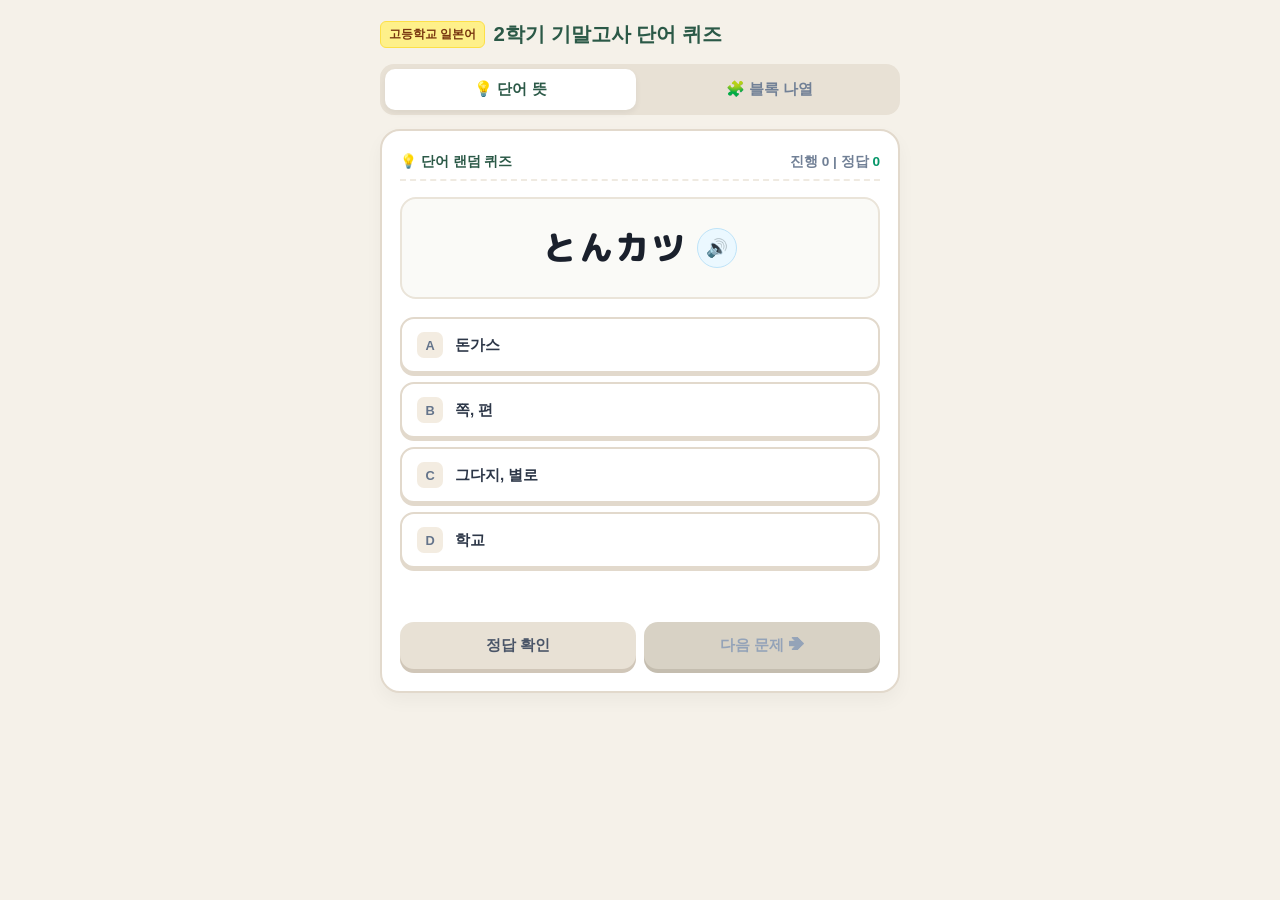
==== m3x8d2.html @ f1d29775 "Create 3 independent obfuscated URLs for each quiz tier" ====
<!DOCTYPE html>
<html lang="ko">
<head>
  <meta charset="UTF-8">
  <meta name="viewport" content="width=device-width, initial-scale=1.0">
  <title>일본어 단어T</title>
  
  <!-- 웹 폰트 -->
  <link rel="preconnect" href="https://fonts.googleapis.com">
  <link rel="preconnect" href="https://fonts.gstatic.com" crossorigin>
  <link href="https://fonts.googleapis.com/css2?family=Nanum+Square+Round:wght@600;700;800&family=M+PLUS+Rounded+1c:wght@700;800&display=swap" rel="stylesheet">
  
  <!-- 스타일시트 -->
  <link rel="stylesheet" href="css/base.css">
  <link rel="stylesheet" href="css/lock.css">
  <link rel="stylesheet" href="css/quiz.css">
</head>
<body>

<div class="container">

  <!-- 메인 퀴즈 화면 -->
  <div id="mainApp">
    <header>
      <div class="title-box">
        <span class="badge">고등학교 일본어</span>
        <h1>2학기 기말고사 단어 퀴즈</h1>
      </div>
    </header>

    <div class="tab-container">
      <button class="tab-btn active" id="btnTabWord" onclick="changeMode('word')">💡 단어 뜻</button>
      <button class="tab-btn" id="btnTabSent" onclick="changeMode('sentence')">🧩 블록 나열</button>
    </div>

    <!-- 1. 단어 맞히기 -->
    <div id="wordQuizArea" class="quiz-box">
      <div class="info-header">
        <span style="font-weight:800; color:var(--board-green);">💡 단어 랜덤 퀴즈</span>
        <span>진행 <b id="wordCount">0</b> | 정답 <b id="wordScore" style="color:#059669;">0</b></span>
      </div>

      <div class="hiragana-board">
        <div class="hiragana-word">
          <span id="targetHiragana">-</span>
          <button class="voice-btn" onclick="speakCurrentWord()" title="발음 듣기">🔊</button>
        </div>
      </div>

      <div class="options-list" id="optionsBox"></div>
      <div class="feedback-text" id="wordFeedback"></div>

      <div class="button-group">
        <button class="action-btn btn-check" id="btnCheckWord" onclick="checkWord()">정답 확인</button>
        <button class="action-btn btn-next" id="btnNextWord" onclick="nextWord()" disabled>다음 문제 ➔</button>
      </div>
    </div>

    <!-- 2. 문장 블록 나열 영역 -->
    <div id="sentQuizArea" style="display: none;">
      
      <!-- 문장 블록 전용 잠금 게이트 카드 -->
      <div id="sentLockBox" class="quiz-box">
        <div class="lock-card">
          <div class="lock-icon">🔒</div>
          <div class="lock-title">문장 블록 나열 퀴즈</div>
          <div class="lock-desc">이 기능은 비밀번호를 입력해야 입장할 수 있습니다.</div>
          <input type="password" id="sentPwInput" class="pw-input" placeholder="비밀번호 입력" onkeyup="if(window.event.keyCode==13){unlockSentenceQuiz();}">
          <br>
          <button class="lock-btn" onclick="unlockSentenceQuiz()">입장하기</button>
          <div class="lock-error" id="sentLockError"></div>
        </div>
      </div>

      <!-- 문장 퀴즈 실제 문제 풀이 본체 -->
      <div id="sentQuizContent" class="quiz-box" style="display: none;">
        <div class="info-header">
          <span style="color:var(--board-green); font-weight:800;">🧩 문장 랜덤 퀴즈</span>
          <span>진행 문제 <b id="sentCount">0</b></span>
        </div>

        <div class="korean-hint" id="targetKorean">한국어 뜻이 표시됩니다</div>

        <div class="section-label">만든 문장 (터치하면 아래로 돌아갑니다):</div>
        <div class="answer-tray" id="answerTray"></div>

        <div class="section-label">단어 블록을 순서대로 터치하세요:</div>
        <div class="block-shelf" id="blockShelf"></div>

        <div class="feedback-text" id="sentFeedback"></div>

        <div class="button-group">
          <button class="action-btn btn-check" onclick="resetSentenceBlocks()">다시 놓기</button>
          <button class="action-btn btn-check" id="btnCheckSent" onclick="checkSentence()">정답 확인</button>
          <button class="action-btn btn-next" id="btnNextSent" onclick="nextSentence()" disabled>다음 문제 ➔</button>
        </div>
      </div>

    </div>

  </div>

</div>

<!-- 자바스크립트 모듈 -->
<script src="js/data.js"></script>
<script src="js/app.js"></script>
<script src="js/word-quiz.js"></script>
<script src="js/sentence-quiz.js"></script>

</body>
</html>
---- css/base.css ----
:root {
  --bg: #F5F1E9;
  --card-bg: #FFFFFF;
  --board-green: #2B5947;
  --board-green-dark: #1E3D31;
  --orange: #FF7A45;
  --orange-deep: #D45B28;
  --mint: #10B981;
  --text: #2D3748;
  --text-sub: #718096;
  --border: #E2D9CC;
  --yellow-tag: #FEF08A;
  --block-shadow: #C4BAAA;
}

* {
  box-sizing: border-box;
  margin: 0;
  padding: 0;
  -webkit-tap-highlight-color: transparent;
}

body {
  background-color: var(--bg);
  color: var(--text);
  font-family: 'Nanum Square Round', -apple-system, sans-serif;
  padding: 20px 16px 50px;
  display: flex;
  justify-content: center;
  min-height: 100vh;
}

.container {
  width: 100%;
  max-width: 520px;
}

/* 헤더 영역 */
header {
  display: flex;
  justify-content: space-between;
  align-items: center;
  margin-bottom: 16px;
}

.title-box {
  display: flex;
  align-items: center;
  gap: 8px;
}

.badge {
  background: var(--yellow-tag);
  color: #78350F;
  font-weight: 800;
  font-size: 0.78rem;
  padding: 4px 8px;
  border-radius: 6px;
  border: 1px solid #FDE047;
}

h1 {
  font-size: 1.28rem;
  font-weight: 800;
  color: var(--board-green);
}

/* 탭 네비게이션 */
.tab-container {
  display: flex;
  gap: 8px;
  margin-bottom: 14px;
  background: #E8E1D5;
  padding: 5px;
  border-radius: 14px;
}

.tab-btn {
  flex: 1;
  padding: 10px 0;
  border: none;
  background: transparent;
  border-radius: 10px;
  font-size: 0.95rem;
  font-weight: 800;
  color: var(--text-sub);
  cursor: pointer;
  transition: all 0.15s;
}

.tab-btn.active {
  background: #FFFFFF;
  color: var(--board-green);
  box-shadow: 0 3px 6px rgba(0, 0, 0, 0.06);
}


/* 공통 하단 액션 버튼 그룹 */
.button-group {
  display: flex;
  gap: 8px;
  margin-top: 20px;
}

.action-btn {
  border: none;
  border-radius: 14px;
  padding: 13px 16px;
  font-size: 0.95rem;
  font-weight: 800;
  cursor: pointer;
  flex: 1;
  transition: transform 0.1s, box-shadow 0.1s;
}

.action-btn:active {
  transform: translateY(3px);
  box-shadow: none !important;
}

.btn-check {
  background: #E8E1D5;
  color: #4A5568;
  box-shadow: 0 4px 0 #D0C6B8;
}

.btn-next {
  background: var(--board-green);
  color: #FFFFFF;
  box-shadow: 0 4px 0 var(--board-green-dark);
}

.btn-next:disabled {
  background: #D8D2C5;
  color: #94A3B8;
  box-shadow: 0 4px 0 #C4BDAF;
  cursor: not-allowed;
  transform: none !important;
}

/* 피드백 메시지 */
.feedback-text {
  margin-top: 12px;
  text-align: center;
  font-size: 0.92rem;
  font-weight: 800;
  min-height: 22px;
  line-height: 1.4;
}
---- css/lock.css ----
/* 문장 블록 나열 전용 잠금 게이트 스타일 */
#sentLockBox {
  text-align: center;
}

#sentLockBox .lock-card {
  background: transparent;
  border: none;
  box-shadow: none;
  padding: 24px 12px;
  width: 100%;
}

.lock-icon {
  font-size: 3rem;
  margin-bottom: 12px;
}

.lock-title {
  font-size: 1.3rem;
  font-weight: 800;
  color: var(--board-green);
  margin-bottom: 8px;
}

.lock-desc {
  font-size: 0.9rem;
  color: var(--text-sub);
  margin-bottom: 24px;
  font-weight: 700;
}

.pw-input {
  width: 100%;
  max-width: 280px;
  padding: 14px 16px;
  border: 2px solid var(--border);
  border-radius: 14px;
  font-size: 1.15rem;
  text-align: center;
  letter-spacing: 2px;
  font-weight: 800;
  color: var(--text);
  outline: none;
  margin-bottom: 14px;
}

.pw-input:focus {
  border-color: var(--board-green);
  background: #FAF9F5;
}

.lock-btn {
  width: 100%;
  max-width: 280px;
  background: var(--board-green);
  color: #FFFFFF;
  border: none;
  box-shadow: 0 4px 0 var(--board-green-dark);
  border-radius: 14px;
  padding: 14px;
  font-size: 1rem;
  font-weight: 800;
  cursor: pointer;
  transition: transform 0.1s;
}

.lock-btn:active {
  transform: translateY(3px);
  box-shadow: none;
}

.lock-error {
  color: #EF4444;
  font-size: 0.85rem;
  font-weight: 800;
  margin-top: 10px;
  min-height: 20px;
}
---- css/quiz.css ----
/* 메인 퀴즈 앱 화면 */
#mainApp {
  display: block;
}

.quiz-box {
  background: var(--card-bg);
  border-radius: 20px;
  padding: 22px 18px;
  border: 2px solid var(--border);
  box-shadow: 0 8px 18px rgba(0, 0, 0, 0.04);
}

.info-header {
  display: flex;
  justify-content: space-between;
  font-size: 0.85rem;
  font-weight: 800;
  color: var(--text-sub);
  margin-bottom: 16px;
  padding-bottom: 8px;
  border-bottom: 2px dashed #EFEAE1;
}

/* 1. 단어 맞히기 */
.hiragana-board {
  background: #FAFAF7;
  border: 2px solid #EAE4D9;
  border-radius: 16px;
  padding: 24px 14px;
  text-align: center;
  margin-bottom: 18px;
}

.hiragana-word {
  font-family: 'M PLUS Rounded 1c', sans-serif;
  font-size: 2.1rem;
  font-weight: 800;
  color: #1A202C;
  letter-spacing: 2px;
  display: inline-flex;
  align-items: center;
  gap: 10px;
  word-break: break-all;
}

.voice-btn {
  background: #EBF8FF;
  border: 1.5px solid #BEE3F8;
  width: 40px;
  height: 40px;
  border-radius: 50%;
  cursor: pointer;
  font-size: 1.1rem;
  display: inline-flex;
  align-items: center;
  justify-content: center;
  flex-shrink: 0;
}

.voice-btn:active {
  transform: scale(0.92);
}

.options-list {
  display: flex;
  flex-direction: column;
  gap: 9px;
}

.option-item {
  background: #FFFFFF;
  border: 2px solid var(--border);
  box-shadow: 0 3px 0 var(--border);
  border-radius: 14px;
  padding: 13px 15px;
  display: flex;
  align-items: center;
  gap: 12px;
  font-size: 0.95rem;
  font-weight: 700;
  cursor: pointer;
  transition: transform 0.1s, box-shadow 0.1s;
}

.option-item:active {
  transform: translateY(2px);
  box-shadow: 0 1px 0 var(--border);
}

.option-label {
  background: #F3ECE1;
  width: 26px;
  height: 26px;
  border-radius: 7px;
  display: flex;
  align-items: center;
  justify-content: center;
  font-size: 0.8rem;
  font-weight: 800;
  color: #64748B;
  flex-shrink: 0;
}

.option-item.selected {
  border-color: var(--orange);
  box-shadow: 0 3px 0 var(--orange-deep);
  background: #FFF7ED;
  color: var(--orange-deep);
}

.option-item.selected .option-label {
  background: var(--orange);
  color: #FFFFFF;
}

.option-item.correct {
  border-color: #10B981 !important;
  box-shadow: 0 3px 0 #059669 !important;
  background: #ECFDF5 !important;
  color: #065F46 !important;
}

.option-item.wrong {
  border-color: #EF4444 !important;
  box-shadow: 0 3px 0 #DC2626 !important;
  background: #FEF2F2 !important;
  color: #991B1B !important;
}

/* 2. 문장 블록 나열 */
.korean-hint {
  background: #FEF9C3;
  border: 2px solid #FDE047;
  border-radius: 14px;
  padding: 14px;
  text-align: center;
  font-size: 1.1rem;
  font-weight: 800;
  color: #854D0E;
  margin-bottom: 16px;
  line-height: 1.4;
}

.section-label {
  font-size: 0.8rem;
  font-weight: 800;
  color: var(--text-sub);
  margin-bottom: 6px;
}

.answer-tray {
  min-height: 60px;
  background: #F8FAFC;
  border: 2.5px dashed #CBD5E1;
  border-radius: 14px;
  padding: 10px;
  display: flex;
  flex-wrap: wrap;
  gap: 8px;
  align-items: center;
  margin-bottom: 16px;
}

.block-shelf {
  min-height: 60px;
  background: #EDE6D8;
  border-radius: 14px;
  padding: 10px;
  display: flex;
  flex-wrap: wrap;
  gap: 8px;
  justify-content: center;
}

.hiragana-block {
  font-family: 'M PLUS Rounded 1c', sans-serif;
  background: #FFFFFF;
  border: 2px solid #D5CCBE;
  box-shadow: 0 3px 0 var(--block-shadow);
  border-radius: 10px;
  padding: 8px 12px;
  font-size: 1rem;
  font-weight: 800;
  color: #2D3748;
  cursor: pointer;
  user-select: none;
  transition: transform 0.1s, box-shadow 0.1s;
}

.hiragana-block:active {
  transform: translateY(2px);
  box-shadow: 0 1px 0 var(--block-shadow);
}


/* 3. 직접 입력 문장 완성 (가상 키보드 & 가타카나 칩) */
.type-input-area {
  display: flex;
  gap: 8px;
  align-items: center;
  margin-bottom: 14px;
}

.type-input {
  flex: 1;
  font-family: 'M PLUS Rounded 1c', sans-serif;
  font-size: 1.18rem;
  font-weight: 800;
  padding: 12px 14px;
  border: 2px solid var(--border);
  border-radius: 12px;
  background: #FAFAF7;
  color: var(--text);
  outline: none;
  box-shadow: inset 0 2px 4px rgba(0,0,0,0.03);
  letter-spacing: 0.5px;
}

.type-input:focus {
  border-color: var(--board-green);
  background: #FFFFFF;
}

.type-clear-btn {
  background: #F1F5F9;
  border: 1.5px solid #CBD5E1;
  color: #475569;
  font-weight: 800;
  padding: 11px 12px;
  border-radius: 10px;
  cursor: pointer;
  font-size: 0.85rem;
  flex-shrink: 0;
  transition: all 0.1s;
}

.type-clear-btn:active {
  transform: translateY(1px);
}

.typing-tip-box {
  background: #F8FAFC;
  border: 1.5px solid #E2E8F0;
  border-radius: 12px;
  padding: 12px 14px;
  margin-top: 10px;
  font-size: 0.88rem;
}

/* 하단 가타카나 칩 보관함 */
.katakana-shelf-bottom {
  display: flex;
  flex-wrap: wrap;
  gap: 8px;
  padding: 10px;
  background: #FFF7ED;
  border: 1.5px dashed #FB923C;
  border-radius: 12px;
}

.katakana-chip {
  background: #FFEDD5;
  color: #C2410C;
  border: 1.5px solid #FB923C;
  box-shadow: 0 3px 0 #EA580C;
  font-family: 'M PLUS Rounded 1c', sans-serif;
  font-size: 1.05rem;
  font-weight: 800;
  padding: 8px 14px;
  border-radius: 10px;
  cursor: pointer;
  transition: transform 0.1s, box-shadow 0.1s;
}

.katakana-chip:hover {
  background: #FED7AA;
}

.katakana-chip:active {
  transform: translateY(2px);
  box-shadow: 0 1px 0 #EA580C;
}
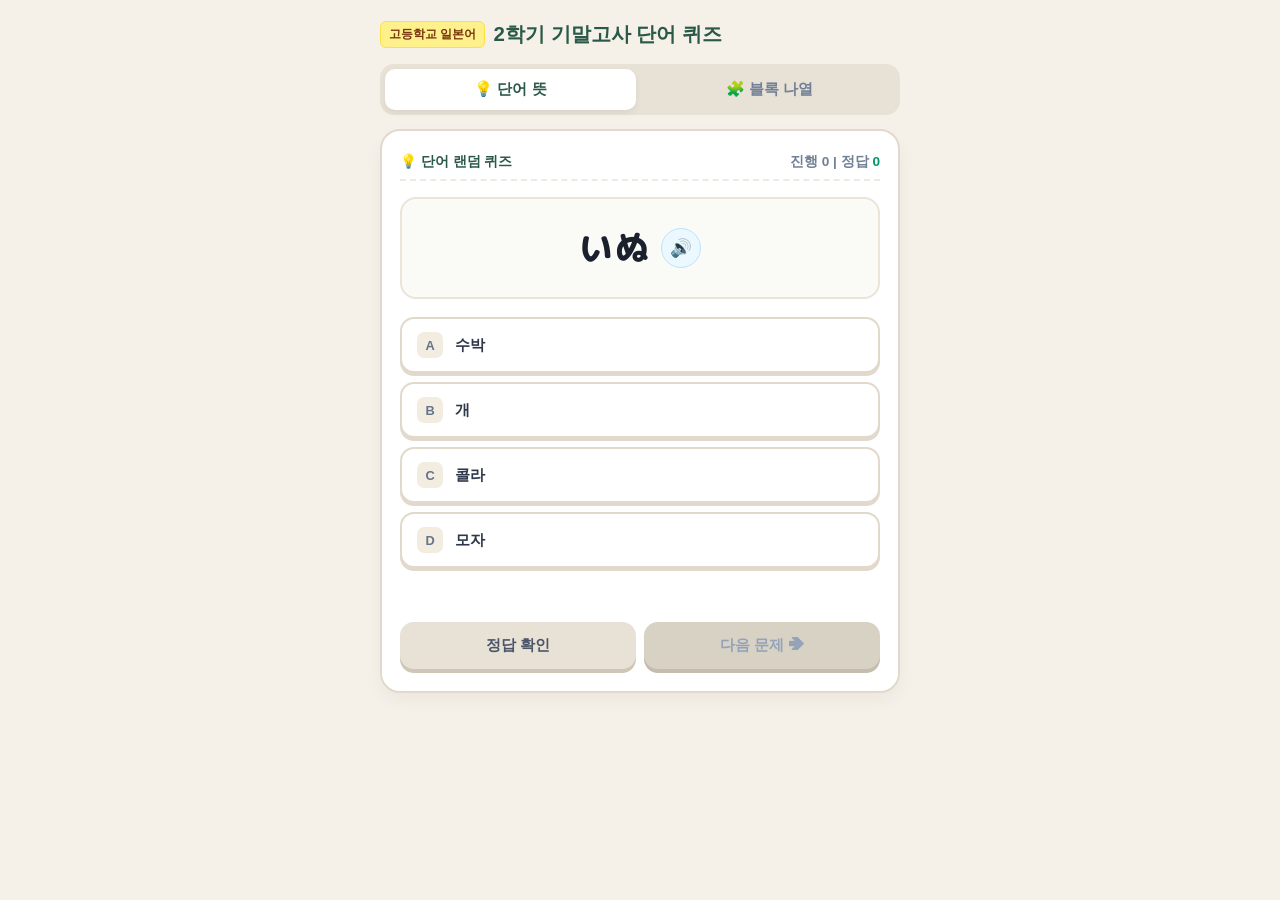
==== commit ca964e81: "Remove password gate from sentence block quiz" ====
--- a/m3x8d2.html
+++ b/m3x8d2.html
@@ -57,45 +57,27 @@
     </div>
 
     <!-- 2. 문장 블록 나열 영역 -->
-    <div id="sentQuizArea" style="display: none;">
-      
-      <!-- 문장 블록 전용 잠금 게이트 카드 -->
-      <div id="sentLockBox" class="quiz-box">
-        <div class="lock-card">
-          <div class="lock-icon">🔒</div>
-          <div class="lock-title">문장 블록 나열 퀴즈</div>
-          <div class="lock-desc">이 기능은 비밀번호를 입력해야 입장할 수 있습니다.</div>
-          <input type="password" id="sentPwInput" class="pw-input" placeholder="비밀번호 입력" onkeyup="if(window.event.keyCode==13){unlockSentenceQuiz();}">
-          <br>
-          <button class="lock-btn" onclick="unlockSentenceQuiz()">입장하기</button>
-          <div class="lock-error" id="sentLockError"></div>
-        </div>
+    <div id="sentQuizArea" class="quiz-box" style="display: none;">
+      <div class="info-header">
+        <span style="color:var(--board-green); font-weight:800;">🧩 문장 랜덤 퀴즈</span>
+        <span>진행 문제 <b id="sentCount">0</b></span>
       </div>
 
-      <!-- 문장 퀴즈 실제 문제 풀이 본체 -->
-      <div id="sentQuizContent" class="quiz-box" style="display: none;">
-        <div class="info-header">
-          <span style="color:var(--board-green); font-weight:800;">🧩 문장 랜덤 퀴즈</span>
-          <span>진행 문제 <b id="sentCount">0</b></span>
-        </div>
+      <div class="korean-hint" id="targetKorean">한국어 뜻이 표시됩니다</div>
 
-        <div class="korean-hint" id="targetKorean">한국어 뜻이 표시됩니다</div>
+      <div class="section-label">만든 문장 (터치하면 아래로 돌아갑니다):</div>
+      <div class="answer-tray" id="answerTray"></div>
 
-        <div class="section-label">만든 문장 (터치하면 아래로 돌아갑니다):</div>
-        <div class="answer-tray" id="answerTray"></div>
+      <div class="section-label">단어 블록을 순서대로 터치하세요:</div>
+      <div class="block-shelf" id="blockShelf"></div>
 
-        <div class="section-label">단어 블록을 순서대로 터치하세요:</div>
-        <div class="block-shelf" id="blockShelf"></div>
+      <div class="feedback-text" id="sentFeedback"></div>
 
-        <div class="feedback-text" id="sentFeedback"></div>
-
-        <div class="button-group">
-          <button class="action-btn btn-check" onclick="resetSentenceBlocks()">다시 놓기</button>
-          <button class="action-btn btn-check" id="btnCheckSent" onclick="checkSentence()">정답 확인</button>
-          <button class="action-btn btn-next" id="btnNextSent" onclick="nextSentence()" disabled>다음 문제 ➔</button>
-        </div>
+      <div class="button-group">
+        <button class="action-btn btn-check" onclick="resetSentenceBlocks()">다시 놓기</button>
+        <button class="action-btn btn-check" id="btnCheckSent" onclick="checkSentence()">정답 확인</button>
+        <button class="action-btn btn-next" id="btnNextSent" onclick="nextSentence()" disabled>다음 문제 ➔</button>
       </div>
-
     </div>
 
   </div>
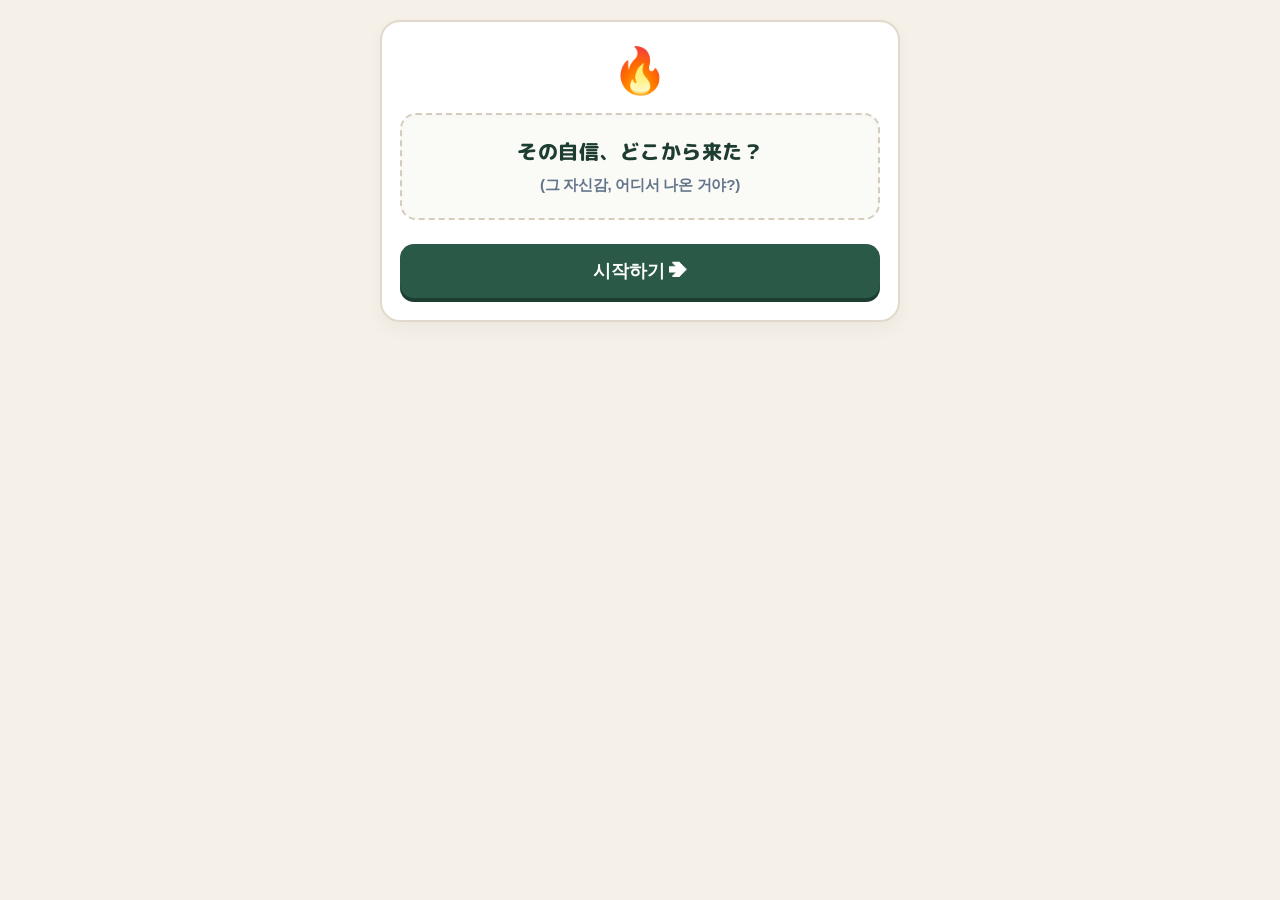
==== commit 5736eaa4: "Add random motivational intro quote screen before quiz start across all sites" ====
--- a/m3x8d2.html
+++ b/m3x8d2.html
@@ -19,8 +19,18 @@
 
 <div class="container">
 
+  <!-- 시작 전 인트로 명언 화면 -->
+  <div id="introScreen" class="quiz-box intro-card">
+    <div class="intro-icon">🔥</div>
+    <div class="intro-quote-box">
+      <div class="intro-japanese" id="introJpQuote">-</div>
+      <div class="intro-korean" id="introKoQuote">-</div>
+    </div>
+    <button type="button" class="btn-start-quiz" onclick="startQuiz()">시작하기 ➔</button>
+  </div>
+
   <!-- 메인 퀴즈 화면 -->
-  <div id="mainApp">
+  <div id="mainApp" style="display: none;">
     <header>
       <div class="title-box">
         <span class="badge">고등학교 일본어</span>
--- a/css/lock.css
+++ b/css/lock.css
@@ -77,3 +77,68 @@
   margin-top: 10px;
   min-height: 20px;
 }
+
+
+/* 인트로 시작 게이트 화면 */
+.intro-card {
+  text-align: center;
+  padding: 36px 20px 30px;
+}
+
+.intro-icon {
+  font-size: 2.8rem;
+  margin-bottom: 16px;
+  animation: float 2.4s ease-in-out infinite;
+}
+
+@keyframes float {
+  0%, 100% { transform: translateY(0); }
+  50% { transform: translateY(-7px); }
+}
+
+.intro-quote-box {
+  background: #FAFAF7;
+  border: 2px dashed #D5CCBE;
+  border-radius: 16px;
+  padding: 22px 14px;
+  margin-bottom: 24px;
+  box-shadow: inset 0 2px 4px rgba(0, 0, 0, 0.02);
+}
+
+.intro-japanese {
+  font-family: 'M PLUS Rounded 1c', sans-serif;
+  font-size: 1.25rem;
+  font-weight: 800;
+  color: #1E3D31;
+  white-space: nowrap;
+  letter-spacing: 0.5px;
+  line-height: 1.4;
+  margin-bottom: 10px;
+}
+
+.intro-korean {
+  font-size: 0.95rem;
+  font-weight: 700;
+  color: #64748B;
+  white-space: nowrap;
+  letter-spacing: -0.3px;
+}
+
+.btn-start-quiz {
+  width: 100%;
+  padding: 15px 24px;
+  font-size: 1.12rem;
+  font-weight: 800;
+  color: #FFFFFF;
+  background: var(--board-green);
+  border: none;
+  border-radius: 14px;
+  cursor: pointer;
+  box-shadow: 0 4px 0 var(--board-green-dark);
+  transition: transform 0.1s, box-shadow 0.1s;
+}
+
+.btn-start-quiz:active {
+  transform: translateY(3px);
+  box-shadow: none !important;
+}
